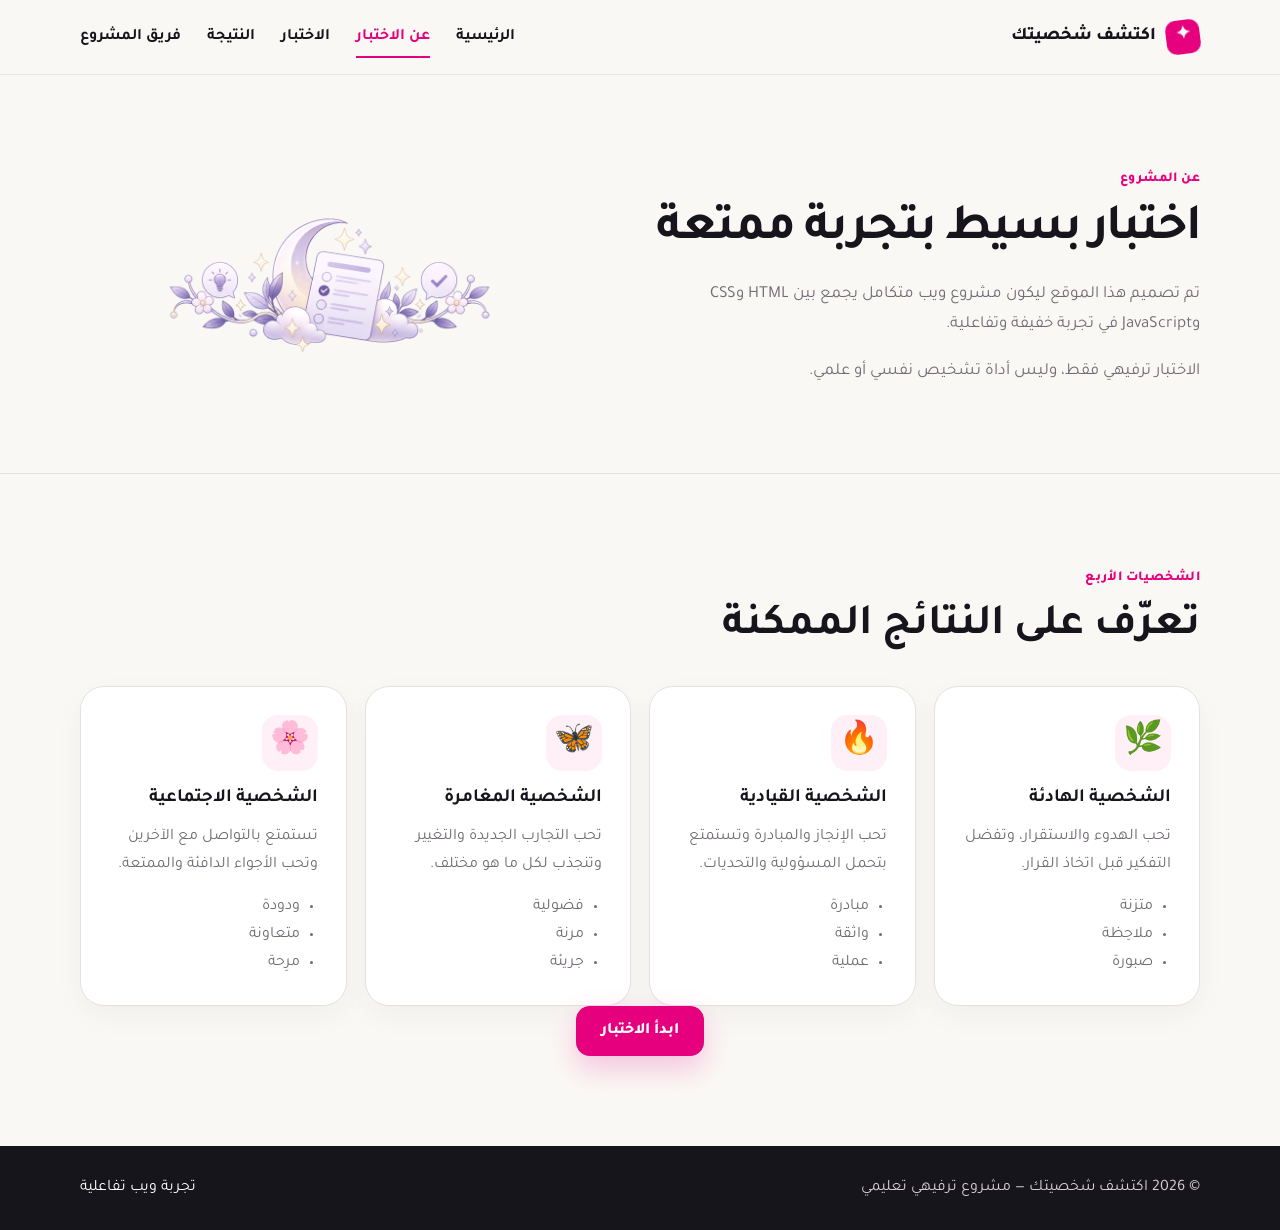
==== about.html @ c9a9ead3 "Initial commit" ====
<!DOCTYPE html>
<html lang="ar" dir="rtl">
<head>
  <meta charset="UTF-8">
  <meta name="viewport" content="width=device-width, initial-scale=1.0">
  <title>اكتشف شخصيتك | عن الاختبار</title>
  <link rel="stylesheet" href="style.css">
</head>
<body>

<header class="site-header">
  <div class="container nav-wrap">
    <a class="brand" href="index.html">
      <span class="brand-mark">✦</span>
      <span>اكتشف شخصيتك</span>
    </a>
    <button class="menu-toggle" aria-label="فتح القائمة">☰</button>
    <nav class="nav-links">
      <a href="index.html">الرئيسية</a>
      <a href="about.html">عن الاختبار</a>
      <a href="quiz.html">الاختبار</a>
      <a href="result.html">النتيجة</a>
      <a href="contact.html"> فريق المشروع</a>
    </nav>
  </div>
</header>

<main>
  <section class="page-hero compact">
    <div class="container page-hero-grid">
      <div>
        <span class="eyebrow">عن المشروع</span>
        <h1>اختبار بسيط بتجربة ممتعة</h1>
        <p>تم تصميم هذا الموقع ليكون مشروع ويب متكامل يجمع بين HTML وCSS وJavaScript في تجربة خفيفة وتفاعلية.</p>
        <p>الاختبار ترفيهي فقط، وليس أداة تشخيص نفسي أو علمي.</p>
      </div>
      <img src="images/quiz-decoraion.PNG"
     alt="تصميم اختبار الشخصية"
     class="about-quiz-image">
    </div>
  </section>

  <section class="section">
    <div class="container">
      <div class="section-heading">
        <span class="eyebrow">الشخصيات الأربع</span>
        <h2>تعرّف على النتائج الممكنة</h2>
      </div>

      <div class="personality-grid">
        <article class="personality-card calm">
          <div class="personality-icon">🌿</div>
          <h3>الشخصية الهادئة</h3>
          <p>تحب الهدوء والاستقرار، وتفضل التفكير قبل اتخاذ القرار.</p>
          <ul><li>متزنة</li><li>ملاحِظة</li><li>صبورة</li></ul>
        </article>

        <article class="personality-card leader">
          <div class="personality-icon">🔥</div>
          <h3>الشخصية القيادية</h3>
          <p>تحب الإنجاز والمبادرة وتستمتع بتحمل المسؤولية والتحديات.</p>
          <ul><li>مبادرة</li><li>واثقة</li><li>عملية</li></ul>
        </article>

        <article class="personality-card adventure">
          <div class="personality-icon">🦋</div>
          <h3>الشخصية المغامرة</h3>
          <p>تحب التجارب الجديدة والتغيير وتنجذب لكل ما هو مختلف.</p>
          <ul><li>فضولية</li><li>مرنة</li><li>جريئة</li></ul>
        </article>

        <article class="personality-card social">
          <div class="personality-icon">🌸</div>
          <h3>الشخصية الاجتماعية</h3>
          <p>تستمتع بالتواصل مع الآخرين وتحب الأجواء الدافئة والممتعة.</p>
          <ul><li>ودودة</li><li>متعاونة</li><li>مرِحة</li></ul>
        </article>
      </div>

      <div class="center">
        <a class="btn btn-primary" href="quiz.html">ابدأ الاختبار</a>
      </div>
    </div>
  </section>
</main>

<footer class="site-footer">
  <div class="container footer-inner">
    <p>© 2026 اكتشف شخصيتك — مشروع ترفيهي تعليمي</p>
    <span>تجربة ويب تفاعلية</span>
  </div>
</footer>

<script src="script.js"></script>
</body>
</html>
---- style.css ----
@import url('https://fonts.googleapis.com/css2?family=Tajawal:wght@400;500;700;800&display=swap');
:root{--ink:#17151c;--paper:#faf8f5;--pink:#e6007e;--pink2:#ff4fa3;--muted:#716b74;--line:#e7e0e3;--white:#fff;--soft:#fff0f7;--shadow:0 20px 60px rgba(23,21,28,.10);--radius:24px}
*{box-sizing:border-box}html{scroll-behavior:smooth}body{margin:0;font-family:'Tajawal',Arial,sans-serif;background:var(--paper);color:var(--ink);line-height:1.75}a{text-decoration:none;color:inherit}img{max-width:100%}.container{width:min(1120px,calc(100% - 36px));margin:auto}.narrow{max-width:760px}.center{text-align:center}.hidden{display:none!important}
.site-header{position:sticky;top:0;z-index:50;background:rgba(250,248,245,.92);backdrop-filter:blur(16px);border-bottom:1px solid rgba(23,21,28,.08)}.nav-wrap{min-height:74px;display:flex;align-items:center;justify-content:space-between;gap:28px}.brand{display:flex;align-items:center;gap:10px;font-weight:800;font-size:1.12rem}.brand-mark{width:34px;height:34px;display:grid;place-items:center;background:var(--pink);color:#fff;border-radius:10px;transform:rotate(-7deg)}.nav-links{display:flex;align-items:center;gap:26px;font-weight:600}.nav-links a{position:relative;padding:7px 0}.nav-links a:hover,.nav-links a.active{color:var(--pink)}.nav-links a.active:after{content:"";position:absolute;right:0;left:0;bottom:0;height:2px;background:var(--pink)}.menu-toggle{display:none;border:0;background:var(--ink);color:#fff;width:42px;height:42px;border-radius:12px;font-size:1.2rem}
.hero-section{min-height:calc(100vh - 74px);display:grid;align-items:center;overflow:hidden;position:relative}.hero-section:before{content:"";position:absolute;width:420px;height:420px;border-radius:50%;background:var(--pink);filter:blur(110px);opacity:.09;left:-120px;top:80px}.hero-grid,.page-hero-grid{display:grid;grid-template-columns:1.05fr .95fr;align-items:center;gap:70px}.eyebrow{display:inline-flex;align-items:center;gap:8px;color:var(--pink);font-weight:800;font-size:.86rem;letter-spacing:.03em;margin-bottom:12px}.hero-copy h1,.page-hero h1{font-size:clamp(2.6rem,5vw,5rem);line-height:1.08;margin:0 0 22px;letter-spacing:-.04em}.hero-copy h1 em{font-style:normal;color:var(--pink)}.hero-copy p,.page-hero p{color:var(--muted);font-size:1.06rem;max-width:650px}.hero-actions,.result-actions{display:flex;gap:12px;flex-wrap:wrap;margin-top:30px}.btn{border:1px solid transparent;min-height:50px;padding:0 24px;border-radius:14px;display:inline-flex;align-items:center;justify-content:center;font:inherit;font-weight:800;cursor:pointer;transition:.2s}.btn-primary{background:var(--pink);color:#fff;box-shadow:0 12px 30px rgba(230,0,126,.22)}.btn-primary:hover{background:#c9006e;transform:translateY(-2px)}.btn-ghost{background:transparent;border-color:#cfc7cb}.btn-ghost:hover{border-color:var(--ink);background:#fff}.mini-stats{display:flex;gap:34px;margin-top:42px}.mini-stats div{display:grid}.mini-stats strong{font-size:1.55rem}.mini-stats span{font-size:.82rem;color:var(--muted)}.hero-art{position:relative}.hero-art:before{content:"";position:absolute;inset:9% 7%;border-radius:40px;background:var(--ink);transform:rotate(4deg);z-index:-1}.personality-hero-image{display:block;width:100%;border-radius:38px;box-shadow:var(--shadow);filter:saturate(.88) contrast(1.04)}
.section{padding:90px 0}.soft-section{background:#fff}.section-heading{margin-bottom:34px}.section-heading h2{font-size:clamp(2rem,3.4vw,3rem);margin:0;line-height:1.15}.steps-grid,.personality-grid{display:grid;grid-template-columns:repeat(3,1fr);gap:18px}.step-card,.personality-card,.project-info-card,.team-card,.supervisor-card{background:#fff;border:1px solid var(--line);border-radius:var(--radius);padding:28px;box-shadow:0 10px 30px rgba(23,21,28,.04)}.step-card span{display:inline-grid;place-items:center;width:44px;height:44px;border-radius:12px;background:var(--ink);color:#fff;font-weight:800}.step-card h3{margin:22px 0 8px}.step-card p,.personality-card p{margin:0;color:var(--muted)}.personalities-preview{display:grid;grid-template-columns:.7fr 1.3fr;gap:45px;align-items:center}.personalities-preview .personality-grid{grid-template-columns:repeat(2,1fr)}.personality-card{transition:.2s}.personality-card:hover{transform:translateY(-5px);border-color:rgba(230,0,126,.35)}.personality-card img{width:100%;height:190px;object-fit:contain}.personality-card h3{margin:12px 0 7px}.personality-card ul{margin:14px 0 0;padding-right:18px;color:var(--muted)}
.page-hero{padding:90px 0 70px;border-bottom:1px solid var(--line)}.page-hero.compact h1{font-size:clamp(2.4rem,4vw,4rem)}.about-quiz-image{width:100%;max-height:390px;object-fit:contain;filter:saturate(.55) contrast(1.05)}.page-hero-grid>img{justify-self:center}.personality-grid{grid-template-columns:repeat(4,1fr)}.personality-card .personality-icon{font-size:2rem;width:56px;height:56px;display:grid;place-items:center;border-radius:16px;background:var(--soft)}
.quiz-page{padding:70px 0 90px}.quiz-shell{max-width:900px}.quiz-head{display:grid;grid-template-columns:1fr .7fr;gap:40px;align-items:end;margin-bottom:30px}.quiz-head h1{font-size:clamp(2rem,4vw,3.4rem);margin:0 0 8px}.quiz-head p{margin:0;color:var(--muted)}.progress-label{display:flex;justify-content:space-between;font-size:.84rem;font-weight:700;margin-bottom:8px}.progress-track{height:8px;background:#e8e1e4;border-radius:99px;overflow:hidden}.progress-bar{height:100%;width:17%;background:linear-gradient(90deg,var(--pink),var(--pink2));border-radius:99px;transition:.3s}.name-card,.question-card{display:none;background:#fff;border:1px solid var(--line);border-radius:30px;padding:42px;box-shadow:var(--shadow)}.name-card.active,.question-card.active{display:block;animation:rise .35s ease}.question-number{font-size:.78rem;font-weight:800;color:var(--pink);letter-spacing:.12em}.question-card h2,.name-card h2{font-size:clamp(1.5rem,3vw,2.15rem);margin:8px 0 25px}.name-card p{color:var(--muted)}.name-field{display:grid;gap:9px;margin-top:25px}.name-field label{font-weight:800}.name-field input{width:100%;border:1px solid #d9d1d5;border-radius:15px;padding:16px 18px;font:inherit;font-size:1rem;outline:0;background:var(--paper)}.name-field input:focus{border-color:var(--pink);box-shadow:0 0 0 4px rgba(230,0,126,.08)}.answer-grid{display:grid;grid-template-columns:repeat(2,1fr);gap:12px}.answer-option{position:relative;display:flex;align-items:center;gap:12px;border:1px solid #ddd5d9;border-radius:16px;padding:15px 16px;cursor:pointer;transition:.2s;background:#fff}.answer-option:hover{border-color:var(--pink);transform:translateY(-1px)}.answer-option:has(input:checked){border-color:var(--pink);background:var(--soft);box-shadow:inset 0 0 0 1px var(--pink)}.answer-option input{accent-color:var(--pink)}.choice-icon{font-size:1.15rem}.quiz-nav{display:flex;justify-content:space-between;gap:12px;margin-top:18px}.quiz-error{min-height:27px;color:#b0004d;font-weight:700;margin-top:10px}.quiz-nav .btn{min-width:130px}
.result-page{padding:70px 0 90px}.result-shell{max-width:900px}.result-card{position:relative;overflow:hidden;background:#fff;border:1px solid var(--line);border-radius:34px;padding:52px;text-align:center;box-shadow:var(--shadow)}.result-card:before{content:"";position:absolute;top:0;right:0;left:0;height:8px;background:linear-gradient(90deg,var(--ink) 0 45%,var(--pink) 45%)}.result-badge{display:inline-flex;padding:7px 14px;border-radius:99px;background:var(--soft);color:var(--pink);font-weight:800;font-size:.85rem}.result-greeting{font-size:1.05rem;color:var(--muted);margin:18px 0 0}.result-image{display:block;width:min(280px,70%);height:260px;object-fit:contain;margin:8px auto}.result-card h1{font-size:clamp(2.2rem,5vw,4rem);margin:4px 0 12px}.result-card>p{max-width:650px;margin:0 auto;color:var(--muted)}.traits{display:flex;justify-content:center;flex-wrap:wrap;gap:8px;margin:25px 0}.traits span{padding:9px 14px;border-radius:99px;background:var(--ink);color:#fff;font-size:.88rem}.result-note{border-top:1px solid var(--line);padding-top:20px;color:var(--muted);font-size:.88rem}.result-actions{justify-content:center}
.project-info-card{max-width:760px;margin:0 auto;text-align:center}.project-icon{font-size:2.2rem}.team-heading{margin-top:70px;text-align:center}.team-grid{display:grid;grid-template-columns:repeat(2,minmax(0,340px));justify-content:center;gap:18px}.team-card{text-align:center}.team-avatar{width:64px;height:64px;border-radius:18px;background:var(--ink);color:#fff;display:grid;place-items:center;margin:0 auto 14px;font-size:1.6rem}.supervisor-card{grid-column:1/-1;width:min(520px,100%);justify-self:center;text-align:center;margin-top:8px;border-color:rgba(230,0,126,.25)}.supervisor-icon{font-size:1.7rem}.supervisor-name{font-size:1.15rem;font-weight:800;color:var(--pink)}
.site-footer{background:var(--ink);color:#fff;padding:28px 0}.footer-inner{display:flex;justify-content:space-between;gap:20px;align-items:center}.footer-inner p{margin:0;color:#d6d0d4}.footer-inner span{color:#fff}
@keyframes rise{from{opacity:0;transform:translateY(12px)}to{opacity:1;transform:none}}
@media(max-width:820px){.menu-toggle{display:block}.nav-links{display:none;position:absolute;top:74px;right:18px;left:18px;background:#fff;border:1px solid var(--line);border-radius:18px;padding:16px;box-shadow:var(--shadow);flex-direction:column;align-items:stretch}.nav-links.open{display:flex}.hero-grid,.page-hero-grid,.personalities-preview,.quiz-head{grid-template-columns:1fr}.hero-section{padding:55px 0}.hero-copy h1{font-size:3rem}.hero-art{max-width:560px;margin:auto}.steps-grid,.personality-grid,.personalities-preview .personality-grid{grid-template-columns:repeat(2,1fr)}.quiz-head{gap:22px}.answer-grid{grid-template-columns:1fr}.name-card,.question-card,.result-card{padding:28px 20px}.section{padding:65px 0}}
@media(max-width:540px){.steps-grid,.personality-grid,.personalities-preview .personality-grid,.team-grid{grid-template-columns:1fr}.mini-stats{gap:20px}.hero-actions .btn,.result-actions .btn{width:100%}.hero-copy h1{font-size:2.55rem}.footer-inner{flex-direction:column;text-align:center}.quiz-nav .btn{min-width:0;flex:1}.supervisor-card{grid-column:auto}.section{padding:55px 0}}
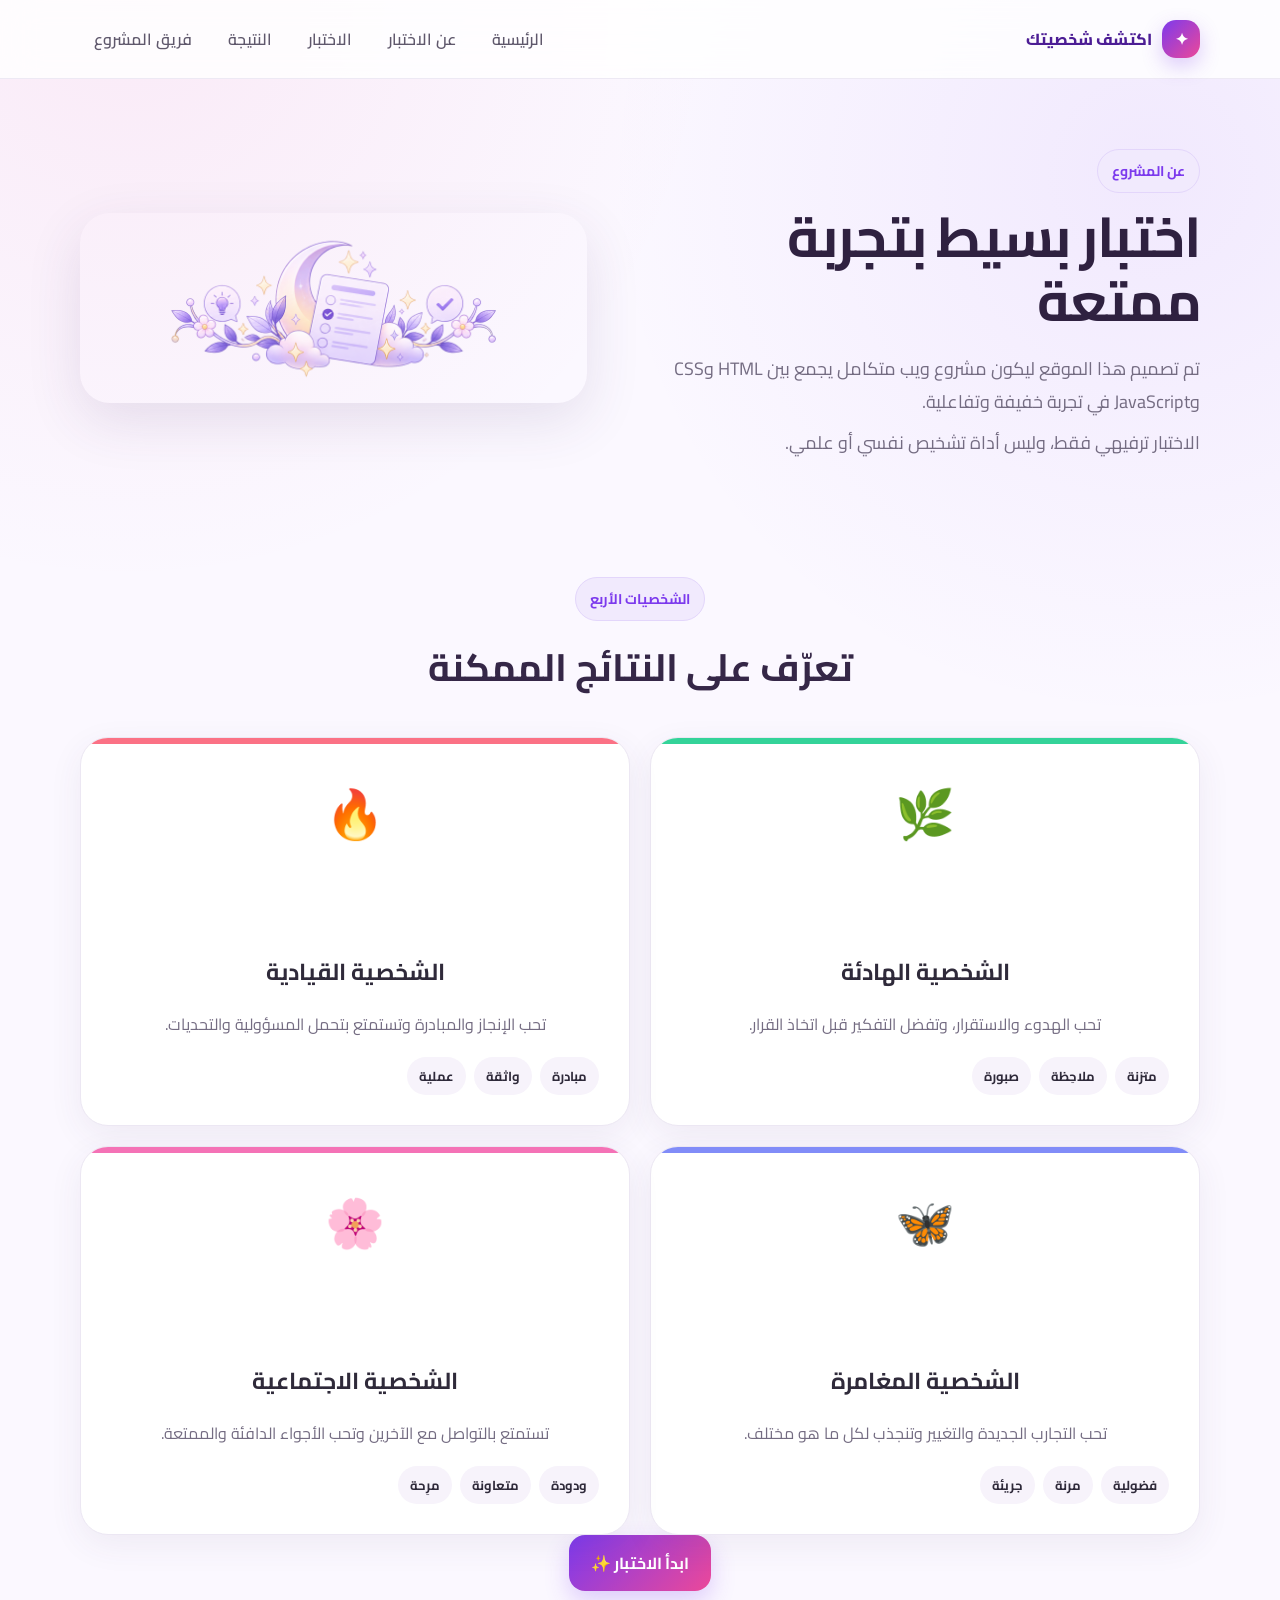
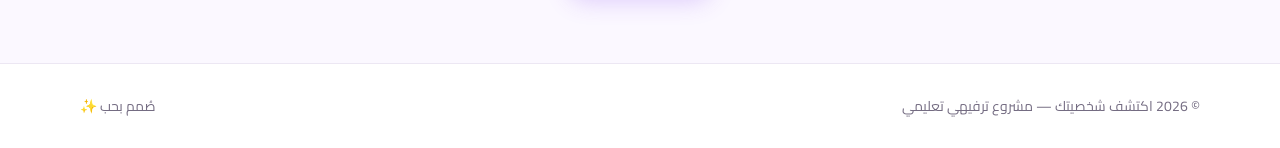
==== commit 42b0f45d: "update project files" ====
--- a/about.html
+++ b/about.html
@@ -78,7 +78,7 @@
       </div>
 
       <div class="center">
-        <a class="btn btn-primary" href="quiz.html">ابدأ الاختبار</a>
+        <a class="btn btn-primary" href="quiz.html">ابدأ الاختبار ✨</a>
       </div>
     </div>
   </section>
@@ -87,7 +87,7 @@
 <footer class="site-footer">
   <div class="container footer-inner">
     <p>© 2026 اكتشف شخصيتك — مشروع ترفيهي تعليمي</p>
-    <span>تجربة ويب تفاعلية</span>
+    <span>صُمم بحب ✨</span>
   </div>
 </footer>
 
--- a/style.css
+++ b/style.css
@@ -1,14 +1,411 @@
-@import url('https://fonts.googleapis.com/css2?family=Tajawal:wght@400;500;700;800&display=swap');
-:root{--ink:#17151c;--paper:#faf8f5;--pink:#e6007e;--pink2:#ff4fa3;--muted:#716b74;--line:#e7e0e3;--white:#fff;--soft:#fff0f7;--shadow:0 20px 60px rgba(23,21,28,.10);--radius:24px}
-*{box-sizing:border-box}html{scroll-behavior:smooth}body{margin:0;font-family:'Tajawal',Arial,sans-serif;background:var(--paper);color:var(--ink);line-height:1.75}a{text-decoration:none;color:inherit}img{max-width:100%}.container{width:min(1120px,calc(100% - 36px));margin:auto}.narrow{max-width:760px}.center{text-align:center}.hidden{display:none!important}
-.site-header{position:sticky;top:0;z-index:50;background:rgba(250,248,245,.92);backdrop-filter:blur(16px);border-bottom:1px solid rgba(23,21,28,.08)}.nav-wrap{min-height:74px;display:flex;align-items:center;justify-content:space-between;gap:28px}.brand{display:flex;align-items:center;gap:10px;font-weight:800;font-size:1.12rem}.brand-mark{width:34px;height:34px;display:grid;place-items:center;background:var(--pink);color:#fff;border-radius:10px;transform:rotate(-7deg)}.nav-links{display:flex;align-items:center;gap:26px;font-weight:600}.nav-links a{position:relative;padding:7px 0}.nav-links a:hover,.nav-links a.active{color:var(--pink)}.nav-links a.active:after{content:"";position:absolute;right:0;left:0;bottom:0;height:2px;background:var(--pink)}.menu-toggle{display:none;border:0;background:var(--ink);color:#fff;width:42px;height:42px;border-radius:12px;font-size:1.2rem}
-.hero-section{min-height:calc(100vh - 74px);display:grid;align-items:center;overflow:hidden;position:relative}.hero-section:before{content:"";position:absolute;width:420px;height:420px;border-radius:50%;background:var(--pink);filter:blur(110px);opacity:.09;left:-120px;top:80px}.hero-grid,.page-hero-grid{display:grid;grid-template-columns:1.05fr .95fr;align-items:center;gap:70px}.eyebrow{display:inline-flex;align-items:center;gap:8px;color:var(--pink);font-weight:800;font-size:.86rem;letter-spacing:.03em;margin-bottom:12px}.hero-copy h1,.page-hero h1{font-size:clamp(2.6rem,5vw,5rem);line-height:1.08;margin:0 0 22px;letter-spacing:-.04em}.hero-copy h1 em{font-style:normal;color:var(--pink)}.hero-copy p,.page-hero p{color:var(--muted);font-size:1.06rem;max-width:650px}.hero-actions,.result-actions{display:flex;gap:12px;flex-wrap:wrap;margin-top:30px}.btn{border:1px solid transparent;min-height:50px;padding:0 24px;border-radius:14px;display:inline-flex;align-items:center;justify-content:center;font:inherit;font-weight:800;cursor:pointer;transition:.2s}.btn-primary{background:var(--pink);color:#fff;box-shadow:0 12px 30px rgba(230,0,126,.22)}.btn-primary:hover{background:#c9006e;transform:translateY(-2px)}.btn-ghost{background:transparent;border-color:#cfc7cb}.btn-ghost:hover{border-color:var(--ink);background:#fff}.mini-stats{display:flex;gap:34px;margin-top:42px}.mini-stats div{display:grid}.mini-stats strong{font-size:1.55rem}.mini-stats span{font-size:.82rem;color:var(--muted)}.hero-art{position:relative}.hero-art:before{content:"";position:absolute;inset:9% 7%;border-radius:40px;background:var(--ink);transform:rotate(4deg);z-index:-1}.personality-hero-image{display:block;width:100%;border-radius:38px;box-shadow:var(--shadow);filter:saturate(.88) contrast(1.04)}
-.section{padding:90px 0}.soft-section{background:#fff}.section-heading{margin-bottom:34px}.section-heading h2{font-size:clamp(2rem,3.4vw,3rem);margin:0;line-height:1.15}.steps-grid,.personality-grid{display:grid;grid-template-columns:repeat(3,1fr);gap:18px}.step-card,.personality-card,.project-info-card,.team-card,.supervisor-card{background:#fff;border:1px solid var(--line);border-radius:var(--radius);padding:28px;box-shadow:0 10px 30px rgba(23,21,28,.04)}.step-card span{display:inline-grid;place-items:center;width:44px;height:44px;border-radius:12px;background:var(--ink);color:#fff;font-weight:800}.step-card h3{margin:22px 0 8px}.step-card p,.personality-card p{margin:0;color:var(--muted)}.personalities-preview{display:grid;grid-template-columns:.7fr 1.3fr;gap:45px;align-items:center}.personalities-preview .personality-grid{grid-template-columns:repeat(2,1fr)}.personality-card{transition:.2s}.personality-card:hover{transform:translateY(-5px);border-color:rgba(230,0,126,.35)}.personality-card img{width:100%;height:190px;object-fit:contain}.personality-card h3{margin:12px 0 7px}.personality-card ul{margin:14px 0 0;padding-right:18px;color:var(--muted)}
-.page-hero{padding:90px 0 70px;border-bottom:1px solid var(--line)}.page-hero.compact h1{font-size:clamp(2.4rem,4vw,4rem)}.about-quiz-image{width:100%;max-height:390px;object-fit:contain;filter:saturate(.55) contrast(1.05)}.page-hero-grid>img{justify-self:center}.personality-grid{grid-template-columns:repeat(4,1fr)}.personality-card .personality-icon{font-size:2rem;width:56px;height:56px;display:grid;place-items:center;border-radius:16px;background:var(--soft)}
-.quiz-page{padding:70px 0 90px}.quiz-shell{max-width:900px}.quiz-head{display:grid;grid-template-columns:1fr .7fr;gap:40px;align-items:end;margin-bottom:30px}.quiz-head h1{font-size:clamp(2rem,4vw,3.4rem);margin:0 0 8px}.quiz-head p{margin:0;color:var(--muted)}.progress-label{display:flex;justify-content:space-between;font-size:.84rem;font-weight:700;margin-bottom:8px}.progress-track{height:8px;background:#e8e1e4;border-radius:99px;overflow:hidden}.progress-bar{height:100%;width:17%;background:linear-gradient(90deg,var(--pink),var(--pink2));border-radius:99px;transition:.3s}.name-card,.question-card{display:none;background:#fff;border:1px solid var(--line);border-radius:30px;padding:42px;box-shadow:var(--shadow)}.name-card.active,.question-card.active{display:block;animation:rise .35s ease}.question-number{font-size:.78rem;font-weight:800;color:var(--pink);letter-spacing:.12em}.question-card h2,.name-card h2{font-size:clamp(1.5rem,3vw,2.15rem);margin:8px 0 25px}.name-card p{color:var(--muted)}.name-field{display:grid;gap:9px;margin-top:25px}.name-field label{font-weight:800}.name-field input{width:100%;border:1px solid #d9d1d5;border-radius:15px;padding:16px 18px;font:inherit;font-size:1rem;outline:0;background:var(--paper)}.name-field input:focus{border-color:var(--pink);box-shadow:0 0 0 4px rgba(230,0,126,.08)}.answer-grid{display:grid;grid-template-columns:repeat(2,1fr);gap:12px}.answer-option{position:relative;display:flex;align-items:center;gap:12px;border:1px solid #ddd5d9;border-radius:16px;padding:15px 16px;cursor:pointer;transition:.2s;background:#fff}.answer-option:hover{border-color:var(--pink);transform:translateY(-1px)}.answer-option:has(input:checked){border-color:var(--pink);background:var(--soft);box-shadow:inset 0 0 0 1px var(--pink)}.answer-option input{accent-color:var(--pink)}.choice-icon{font-size:1.15rem}.quiz-nav{display:flex;justify-content:space-between;gap:12px;margin-top:18px}.quiz-error{min-height:27px;color:#b0004d;font-weight:700;margin-top:10px}.quiz-nav .btn{min-width:130px}
-.result-page{padding:70px 0 90px}.result-shell{max-width:900px}.result-card{position:relative;overflow:hidden;background:#fff;border:1px solid var(--line);border-radius:34px;padding:52px;text-align:center;box-shadow:var(--shadow)}.result-card:before{content:"";position:absolute;top:0;right:0;left:0;height:8px;background:linear-gradient(90deg,var(--ink) 0 45%,var(--pink) 45%)}.result-badge{display:inline-flex;padding:7px 14px;border-radius:99px;background:var(--soft);color:var(--pink);font-weight:800;font-size:.85rem}.result-greeting{font-size:1.05rem;color:var(--muted);margin:18px 0 0}.result-image{display:block;width:min(280px,70%);height:260px;object-fit:contain;margin:8px auto}.result-card h1{font-size:clamp(2.2rem,5vw,4rem);margin:4px 0 12px}.result-card>p{max-width:650px;margin:0 auto;color:var(--muted)}.traits{display:flex;justify-content:center;flex-wrap:wrap;gap:8px;margin:25px 0}.traits span{padding:9px 14px;border-radius:99px;background:var(--ink);color:#fff;font-size:.88rem}.result-note{border-top:1px solid var(--line);padding-top:20px;color:var(--muted);font-size:.88rem}.result-actions{justify-content:center}
-.project-info-card{max-width:760px;margin:0 auto;text-align:center}.project-icon{font-size:2.2rem}.team-heading{margin-top:70px;text-align:center}.team-grid{display:grid;grid-template-columns:repeat(2,minmax(0,340px));justify-content:center;gap:18px}.team-card{text-align:center}.team-avatar{width:64px;height:64px;border-radius:18px;background:var(--ink);color:#fff;display:grid;place-items:center;margin:0 auto 14px;font-size:1.6rem}.supervisor-card{grid-column:1/-1;width:min(520px,100%);justify-self:center;text-align:center;margin-top:8px;border-color:rgba(230,0,126,.25)}.supervisor-icon{font-size:1.7rem}.supervisor-name{font-size:1.15rem;font-weight:800;color:var(--pink)}
-.site-footer{background:var(--ink);color:#fff;padding:28px 0}.footer-inner{display:flex;justify-content:space-between;gap:20px;align-items:center}.footer-inner p{margin:0;color:#d6d0d4}.footer-inner span{color:#fff}
-@keyframes rise{from{opacity:0;transform:translateY(12px)}to{opacity:1;transform:none}}
-@media(max-width:820px){.menu-toggle{display:block}.nav-links{display:none;position:absolute;top:74px;right:18px;left:18px;background:#fff;border:1px solid var(--line);border-radius:18px;padding:16px;box-shadow:var(--shadow);flex-direction:column;align-items:stretch}.nav-links.open{display:flex}.hero-grid,.page-hero-grid,.personalities-preview,.quiz-head{grid-template-columns:1fr}.hero-section{padding:55px 0}.hero-copy h1{font-size:3rem}.hero-art{max-width:560px;margin:auto}.steps-grid,.personality-grid,.personalities-preview .personality-grid{grid-template-columns:repeat(2,1fr)}.quiz-head{gap:22px}.answer-grid{grid-template-columns:1fr}.name-card,.question-card,.result-card{padding:28px 20px}.section{padding:65px 0}}
-@media(max-width:540px){.steps-grid,.personality-grid,.personalities-preview .personality-grid,.team-grid{grid-template-columns:1fr}.mini-stats{gap:20px}.hero-actions .btn,.result-actions .btn{width:100%}.hero-copy h1{font-size:2.55rem}.footer-inner{flex-direction:column;text-align:center}.quiz-nav .btn{min-width:0;flex:1}.supervisor-card{grid-column:auto}.section{padding:55px 0}}
+
+@import url('https://fonts.googleapis.com/css2?family=Cairo:wght@400;500;600;700;800&display=swap');
+
+:root{
+  --bg:#fbf8ff;
+  --surface:#ffffff;
+  --text:#2f2a3a;
+  --muted:#746c82;
+  --primary:#7c3aed;
+  --primary-2:#ec4899;
+  --line:#ece7f3;
+  --shadow:0 18px 55px rgba(77,53,106,.12);
+  --radius:28px;
+}
+*{box-sizing:border-box}
+html{scroll-behavior:smooth}
+body{
+  margin:0;
+  font-family:"Cairo",Arial,sans-serif;
+  color:var(--text);
+  background:
+    radial-gradient(circle at 10% 0%, rgba(236,72,153,.08), transparent 28%),
+    radial-gradient(circle at 90% 10%, rgba(124,58,237,.08), transparent 28%),
+    var(--bg);
+  min-height:100vh;
+  display:flex;
+  flex-direction:column;
+}
+img{max-width:100%;display:block}
+a{text-decoration:none;color:inherit}
+button,input,textarea{font:inherit}
+.container{width:min(1120px,92%);margin:auto}
+.narrow{max-width:760px}
+.center{text-align:center}
+
+.site-header{
+  position:sticky;top:0;z-index:50;
+  background:rgba(255,255,255,.82);
+  backdrop-filter:blur(18px);
+  border-bottom:1px solid rgba(236,231,243,.9)
+}
+.nav-wrap{min-height:78px;display:flex;align-items:center;justify-content:space-between;gap:24px}
+.brand{display:flex;align-items:center;gap:10px;font-weight:800;color:#4c1d95}
+.brand-mark{
+  width:38px;height:38px;border-radius:14px;
+  display:grid;place-items:center;color:white;
+  background:linear-gradient(135deg,var(--primary),var(--primary-2));
+  box-shadow:0 8px 20px rgba(124,58,237,.25)
+}
+.nav-links{display:flex;align-items:center;gap:8px}
+.nav-links a{padding:10px 14px;border-radius:12px;color:#5f586c;font-weight:600;transition:.25s}
+.nav-links a:hover{background:#f5f0ff;color:var(--primary)}
+.menu-toggle{display:none;border:0;background:#f5f0ff;border-radius:12px;padding:8px 12px;font-size:22px}
+
+.hero-section{padding:76px 0 42px}
+.hero-grid{display:grid;grid-template-columns:1.02fr .98fr;gap:64px;align-items:center}
+.hero-copy h1,.page-hero h1,.quiz-head h1{
+  margin:12px 0 18px;
+  font-size:clamp(38px,5vw,68px);
+  line-height:1.15;
+  letter-spacing:-1.5px;
+  color:#2f2140
+}
+.hero-copy p,.page-hero p{font-size:18px;color:var(--muted);margin:8px 0}
+.eyebrow{
+  display:inline-flex;align-items:center;gap:8px;
+  color:var(--primary);background:#f1eafd;
+  border:1px solid #e3d6fb;
+  padding:8px 14px;border-radius:999px;font-weight:700;font-size:14px
+}
+.hero-actions{display:flex;gap:12px;flex-wrap:wrap;margin-top:28px}
+.btn{
+  border:0;cursor:pointer;border-radius:16px;padding:13px 22px;
+  font-weight:700;display:inline-flex;align-items:center;justify-content:center;
+  transition:.25s;min-height:50px
+}
+.btn-primary{
+  color:white;background:linear-gradient(135deg,var(--primary),var(--primary-2));
+  box-shadow:0 10px 24px rgba(124,58,237,.24)
+}
+.btn-primary:hover{transform:translateY(-2px);box-shadow:0 14px 30px rgba(124,58,237,.3)}
+.btn-ghost{background:white;color:#51475e;border:1px solid var(--line)}
+.btn-ghost:hover{background:#faf7ff;transform:translateY(-2px)}
+.btn:disabled{opacity:.45;cursor:not-allowed;transform:none}
+.full{width:100%}
+
+.hero-art{position:relative}
+.hero-art img{border-radius:34px;box-shadow:var(--shadow)}
+.floating-chip{
+  position:absolute;z-index:2;background:white;padding:10px 16px;border-radius:999px;
+  box-shadow:0 10px 25px rgba(70,45,98,.14);font-weight:700;font-size:14px
+}
+.chip-one{top:7%;right:-2%}.chip-two{top:23%;left:-4%}.chip-three{bottom:18%;right:-4%}.chip-four{bottom:4%;left:8%}
+
+.mini-stats{display:flex;gap:12px;margin-top:34px;flex-wrap:wrap}
+.mini-stats div{
+  min-width:98px;background:white;border:1px solid var(--line);
+  border-radius:18px;padding:12px 16px;text-align:center
+}
+.mini-stats strong{display:block;font-size:24px;color:var(--primary)}
+.mini-stats span{font-size:12px;color:var(--muted)}
+
+.section{padding:72px 0}
+.soft-section{background:linear-gradient(180deg,rgba(255,255,255,.6),rgba(243,238,255,.8))}
+.section-heading{text-align:center;margin-bottom:34px}
+.section-heading h2,.preview-copy h2{font-size:38px;margin:10px 0;color:#352747}
+.steps-grid{display:grid;grid-template-columns:repeat(3,1fr);gap:18px}
+.step-card{
+  background:white;border:1px solid var(--line);border-radius:24px;padding:28px;
+  box-shadow:0 8px 30px rgba(78,59,102,.06)
+}
+.step-card span{font-size:13px;font-weight:800;color:var(--primary)}
+.step-card h3{margin:10px 0 8px;font-size:21px}
+.step-card p{margin:0;color:var(--muted)}
+
+.personalities-preview{display:grid;grid-template-columns:.8fr 1.2fr;gap:50px;align-items:center}
+.preview-copy p{color:var(--muted);font-size:17px}
+.preview-grid{display:grid;grid-template-columns:repeat(2,1fr);gap:16px}
+.mini-card{
+  background:white;border-radius:24px;padding:24px;min-height:145px;
+  display:flex;flex-direction:column;justify-content:center;align-items:center;
+  box-shadow:0 10px 30px rgba(77,56,104,.07);border:1px solid var(--line)
+}
+.mini-card span{font-size:42px}.mini-card b{margin-top:8px}
+.mini-card.calm{background:linear-gradient(180deg,#fff,#f1fff6)}
+.mini-card.leader{background:linear-gradient(180deg,#fff,#fff4ef)}
+.mini-card.adventure{background:linear-gradient(180deg,#fff,#f2f5ff)}
+.mini-card.social{background:linear-gradient(180deg,#fff,#fff2f8)}
+
+.page-hero{padding:70px 0 38px}
+.page-hero.compact h1{font-size:clamp(36px,4.5vw,56px)}
+.page-hero-grid{display:grid;grid-template-columns:1fr .9fr;gap:50px;align-items:center}
+.page-hero-grid img{border-radius:30px;box-shadow:var(--shadow)}
+
+.personality-grid{display:grid;grid-template-columns:repeat(2,1fr);gap:20px}
+.personality-card{
+  background:white;border:1px solid var(--line);border-radius:28px;padding:30px;
+  box-shadow:0 10px 34px rgba(71,52,95,.07);position:relative;overflow:hidden
+}
+.personality-card:before{content:"";position:absolute;inset:0 0 auto 0;height:6px}
+.personality-card.calm:before{background:#34d399}
+.personality-card.leader:before{background:#fb7185}
+.personality-card.adventure:before{background:#818cf8}
+.personality-card.social:before{background:#f472b6}
+.personality-icon{font-size:48px}
+.personality-card h3{font-size:23px;margin:12px 0 8px}
+.personality-card p{color:var(--muted)}
+.personality-card ul{display:flex;gap:8px;list-style:none;padding:0;margin:18px 0 0;flex-wrap:wrap}
+.personality-card li{background:#f7f3fb;border-radius:999px;padding:7px 12px;font-size:13px;font-weight:700}
+
+.quiz-page{padding:54px 0 80px}
+.quiz-shell{max-width:900px}
+.quiz-head{display:grid;grid-template-columns:1fr .8fr;gap:30px;align-items:end;margin-bottom:28px}
+.quiz-head h1{font-size:42px;margin-bottom:8px}
+.quiz-head p{color:var(--muted);margin:0}
+.progress-wrap{background:white;border:1px solid var(--line);border-radius:20px;padding:18px}
+.progress-label{display:flex;justify-content:space-between;font-size:13px;color:var(--muted);margin-bottom:10px}
+.progress-track{height:10px;background:#eee9f6;border-radius:999px;overflow:hidden}
+.progress-bar{height:100%;width:16.67%;border-radius:999px;background:linear-gradient(90deg,var(--primary),var(--primary-2));transition:.35s}
+
+.question-card{
+  display:none;background:white;border:1px solid var(--line);border-radius:30px;padding:34px;
+  box-shadow:var(--shadow);animation:fadeUp .35s ease
+}
+.question-card.active{display:block}
+.question-number{font-size:13px;font-weight:800;color:var(--primary);margin-bottom:8px}
+.question-card h2{font-size:28px;margin:0 0 24px}
+.answer-grid{display:grid;grid-template-columns:1fr 1fr;gap:14px}
+.answer-option{
+  position:relative;display:flex;align-items:center;gap:12px;min-height:84px;
+  border:1.5px solid var(--line);border-radius:20px;padding:16px 18px;cursor:pointer;
+  background:#fff;transition:.2s;font-weight:600
+}
+.answer-option:hover{border-color:#c4b5fd;background:#fbf9ff;transform:translateY(-1px)}
+.answer-option input{position:absolute;opacity:0}
+.answer-option:has(input:checked){
+  border-color:var(--primary);background:#f6f1ff;
+  box-shadow:0 0 0 4px rgba(124,58,237,.08)
+}
+.choice-icon{font-size:28px}
+.quiz-nav{display:flex;justify-content:space-between;gap:12px;margin-top:20px}
+.hidden{display:none!important}
+.quiz-error{min-height:24px;color:#c2415d;font-weight:700;margin-top:12px}
+
+.result-page{padding:70px 0}
+.result-shell{max-width:760px}
+.result-card{
+  position:relative;text-align:center;background:white;border:1px solid var(--line);
+  border-radius:36px;padding:54px 40px;box-shadow:var(--shadow);overflow:hidden
+}
+.result-card:before{
+  content:"";position:absolute;inset:-100px auto auto -100px;width:260px;height:260px;
+  border-radius:50%;background:rgba(124,58,237,.08)
+}
+.result-badge{display:inline-block;background:#f2eaff;color:var(--primary);padding:8px 14px;border-radius:999px;font-weight:800}
+.result-icon{font-size:86px;margin:18px 0 6px}
+.result-card h1{font-size:38px;margin:0 0 12px;color:#33263f}
+.result-card>p{color:var(--muted);font-size:18px;max-width:580px;margin:0 auto}
+.traits{display:flex;justify-content:center;gap:10px;flex-wrap:wrap;margin-top:24px}
+.traits span{padding:9px 14px;background:#f7f4fb;border-radius:999px;font-weight:700}
+.result-note{margin:28px auto 0;background:#fff8e8;color:#7c5a18;border-radius:16px;padding:12px 16px;font-size:13px}
+.result-actions{display:flex;justify-content:center;gap:12px;flex-wrap:wrap;margin-top:26px}
+
+.contact-hero{padding-bottom:15px}
+.contact-form{
+  max-width:780px;margin:auto;background:white;border:1px solid var(--line);
+  border-radius:30px;padding:34px;box-shadow:var(--shadow)
+}
+.form-row{display:grid;grid-template-columns:1fr 1fr;gap:16px}
+.field{display:flex;flex-direction:column;gap:8px;margin-bottom:18px}
+.field label{font-weight:700}
+.field input,.field textarea{
+  width:100%;border:1.5px solid #e7e1ee;border-radius:16px;padding:14px 16px;
+  outline:none;background:#fdfcff;transition:.2s
+}
+.field input:focus,.field textarea:focus{border-color:var(--primary);box-shadow:0 0 0 4px rgba(124,58,237,.08)}
+.success-message{text-align:center;color:#147a4f;font-weight:700;margin-top:14px}
+
+.site-footer{margin-top:auto;border-top:1px solid var(--line);background:#fff}
+.footer-inner{min-height:84px;display:flex;justify-content:space-between;align-items:center;color:var(--muted);font-size:14px}
+
+.reveal{animation:fadeUp .6s ease both}.delay-1{animation-delay:.12s}
+@keyframes fadeUp{from{opacity:0;transform:translateY(18px)}to{opacity:1;transform:none}}
+
+@media(max-width:850px){
+  .hero-grid,.page-hero-grid,.personalities-preview,.quiz-head{grid-template-columns:1fr}
+  .hero-art{max-width:650px;margin:auto}
+  .steps-grid{grid-template-columns:1fr}
+  .hero-section{padding-top:46px}
+  .answer-grid{grid-template-columns:1fr}
+}
+@media(max-width:700px){
+  .menu-toggle{display:block}
+  .nav-links{
+    display:none;position:absolute;top:70px;right:4%;left:4%;
+    background:white;border:1px solid var(--line);border-radius:18px;padding:12px;
+    box-shadow:var(--shadow);flex-direction:column;align-items:stretch
+  }
+  .nav-links.open{display:flex}
+  .personality-grid,.preview-grid,.form-row{grid-template-columns:1fr}
+  .floating-chip{display:none}
+  .question-card{padding:24px 18px}
+  .question-card h2{font-size:23px}
+  .quiz-nav{flex-wrap:wrap}
+  .quiz-nav .btn{flex:1}
+  .footer-inner{flex-direction:column;justify-content:center;gap:4px;text-align:center}
+}
+
+.hero-copy h1 {
+    font-size: 48px;
+}
+
+/* زخرفة القمر والنجوم أعلى الصفحة */
+
+.top-decoration {
+    width: 100%;
+    display: flex;
+    justify-content: center;
+    align-items: center;
+
+    padding-top: 15px;
+    margin-bottom: -45px;
+
+    position: relative;
+    z-index: 2;
+
+    overflow: hidden;
+}
+
+.top-decoration img {
+    width: 750px;       /* أكبر وأعرض */
+    max-width: 90%;     /* مناسبة لحجم الشاشة */
+
+    height: auto;
+
+    display: block;
+
+    opacity: 0.55;      /* شفافية خفيفة */
+}
+
+/* الصورة الجديدة بدلاً من الشكل القديم */
+
+.personality-hero-image {
+    width: 100%;
+    max-width: 600px;
+    height: auto;
+
+    display: block;
+    margin: 0 auto;
+
+    border-radius: 30px;
+
+    object-fit: cover;
+
+    box-shadow:
+        0 18px 45px rgba(77, 53, 106, 0.12);
+}
+
+
+.personality-icon {
+    width: 170px;
+    height: 170px;
+    object-fit: contain;
+    display: block;
+    margin: auto;
+}
+
+.personality-card {
+    text-align: center;
+}
+
+.result-image {
+    width: 260px;
+    height: 260px;
+    object-fit: contain;
+    display: block;
+    margin: 15px auto 25px;
+}
+
+/* تصغير مستطيلات الإجابات */
+.answer-option {
+    padding: 10px 16px;
+    min-height: 48px;
+}
+
+/* تقليل المسافات بين الإجابات */
+.answer-grid {
+    gap: 8px;
+}
+
+/* تقريب السابق والتالي من صندوق الأسئلة */
+.quiz-nav {
+    margin-top: 10px;
+    display: flex;
+    justify-content: center;
+    gap: 12px;
+}
+
+/* تصغير أزرار السابق والتالي */
+.quiz-nav .btn {
+    padding: 9px 20px;
+    min-width: 85px;
+}
+
+/* ترتيب أسماء القروب جنب بعض */
+.team-grid {
+    display: grid;
+    grid-template-columns: repeat(2, 1fr);
+    gap: 25px;
+
+    max-width: 800px;
+    margin: 30px auto 0;
+}
+
+/* توحيد حجم بطاقات الأسماء */
+.team-card {
+    min-height: 180px;
+
+    display: flex;
+    flex-direction: column;
+    align-items: center;
+    justify-content: center;
+
+    text-align: center;
+}
+
+/* إشراف المدربة تحت القروب وفي المنتصف */
+.supervisor-card {
+    max-width: 520px;
+    margin: 45px auto 0;
+
+    text-align: center;
+}
+
+/* عنوان أسماء القروب في المنتصف */
+.team-heading {
+    text-align: center;
+}
+
+
+/* ترتيب عضوات القروب بجانب بعض */
+.team-grid {
+    display: grid;
+    grid-template-columns: repeat(2, 1fr);
+    gap: 25px;
+    max-width: 700px;
+    margin: 30px auto;
+}
+
+/* إشراف المدربة في منتصف الصفحة */
+.supervisor-card {
+    width: min(450px, 90%);
+    margin: 40px auto 0 !important;
+
+    text-align: center;
+
+    display: flex;
+    flex-direction: column;
+    align-items: center;
+    justify-content: center;
+
+    grid-column: 1 / -1;
+    justify-self: center;
+}
+
+.supervisor-card h3,
+.supervisor-card p {
+    text-align: center;
+    margin-left: auto;
+    margin-right: auto;
+}
